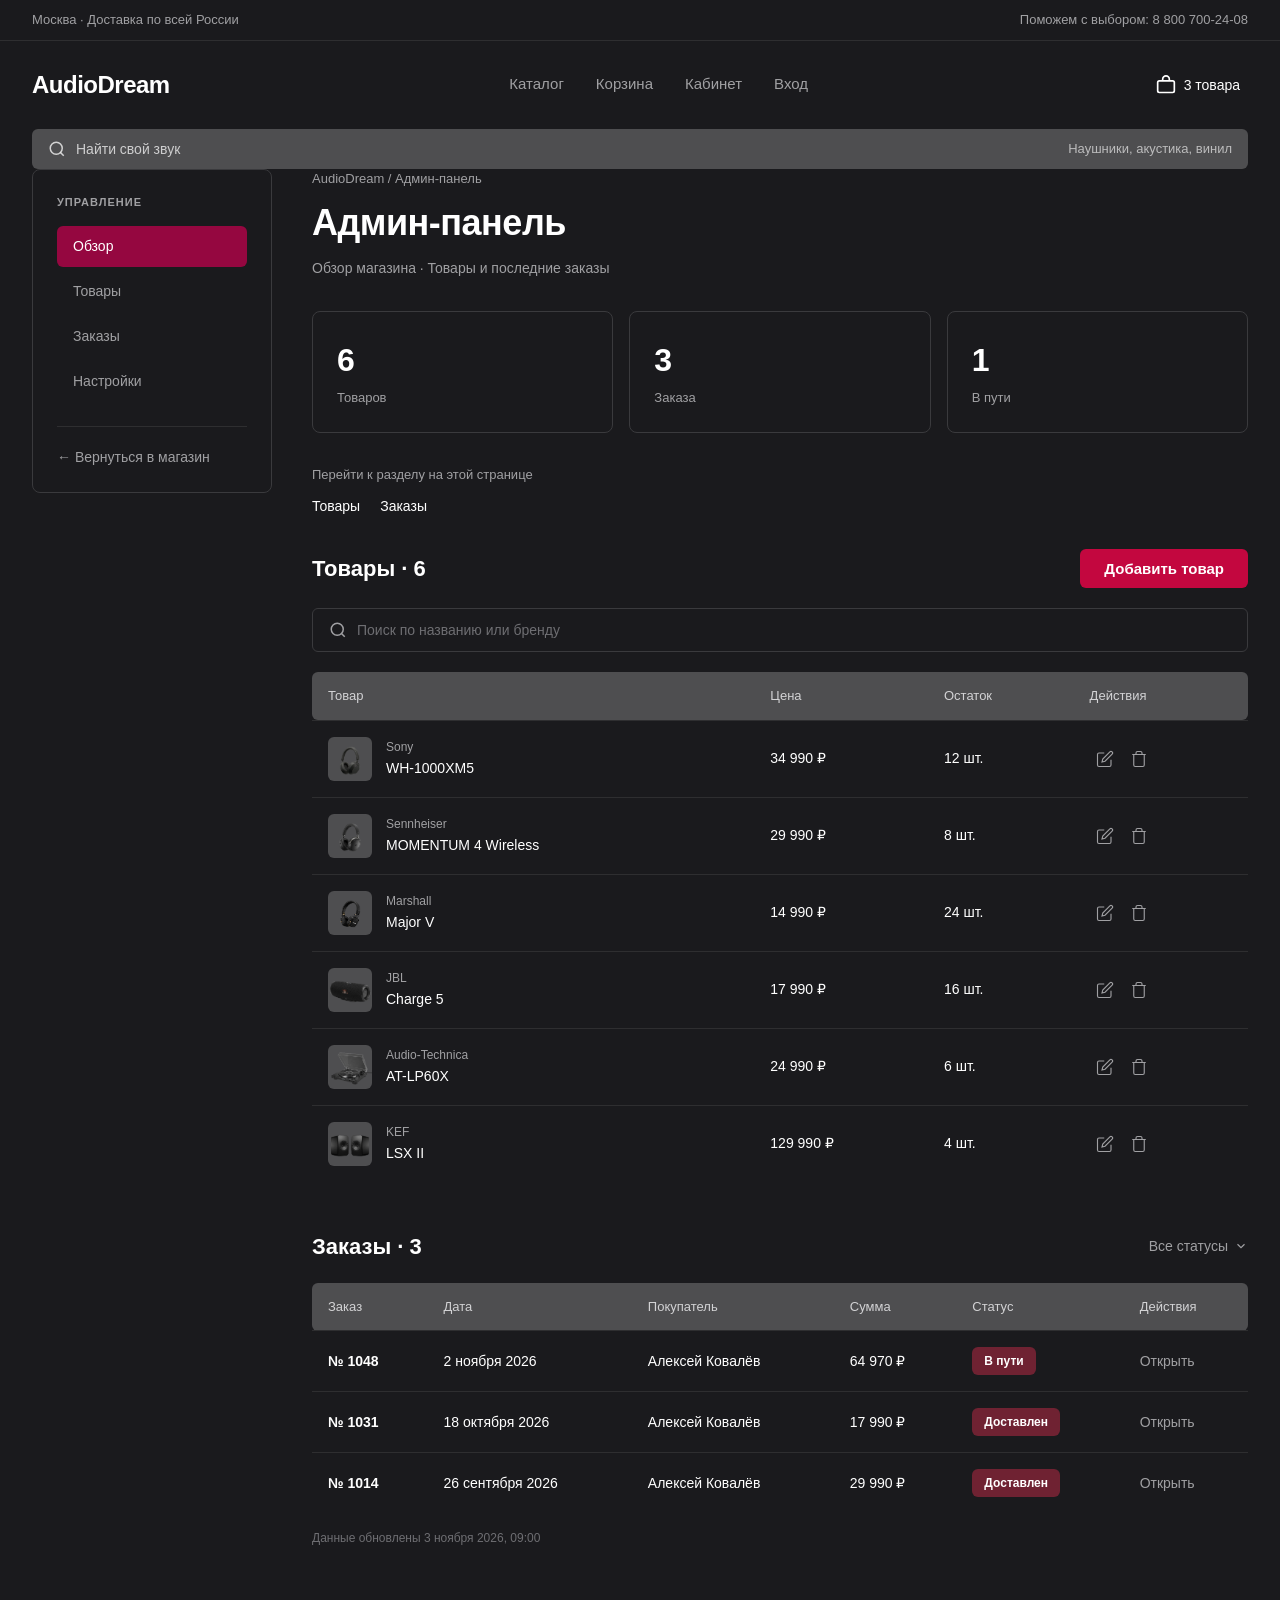
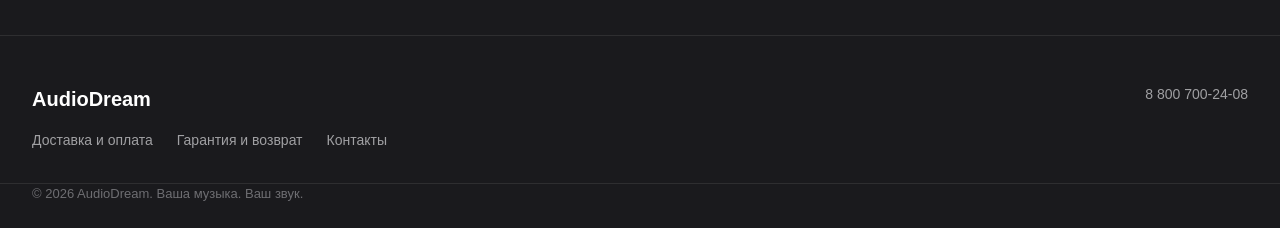
==== admin.html @ 302e546c "first commit" ====
﻿<!DOCTYPE html>
<html lang="ru">
<head>
  <meta charset="UTF-8">
  <meta name="viewport" content="width=device-width, initial-scale=1.0">
  <title>Админ-панель — AudioDream</title>
  <link rel="stylesheet" href="css/style.css">
</head>
<body>

  <div class="topbar">
    <div class="container topbar__inner">
      <span>Москва · Доставка по всей России</span>
      <span>Поможем с выбором: 8 800 700-24-08</span>
    </div>
  </div>

  <header class="header">
    <div class="container header__inner">
      <a href="index.html" class="logo">AudioDream</a>
      <nav class="nav">
        <a href="catalog.html">Каталог</a>
        <a href="cart.html">Корзина</a>
        <a href="profile.html">Кабинет</a>
        <a href="auth.html">Вход</a>
      </nav>
      <div class="header__right">
        <button class="header__cart">
          <svg width="20" height="20" viewBox="0 0 24 24" fill="none" stroke="currentColor" stroke-width="2"><rect x="2" y="7" width="20" height="14" rx="2"/><path d="M16 7V5a4 4 0 0 0-8 0v2"/></svg>
          <span class="header__cart-count">3 товара</span>
        </button>
        <a class="header__profile" href="profile.html" aria-label="Личный кабинет">
          <svg width="20" height="20" viewBox="0 0 24 24" fill="none" stroke="currentColor" stroke-width="2"><circle cx="12" cy="8" r="4"/><path d="M4 21v-1a8 8 0 0 1 16 0v1"/></svg>
        </a>
      </div>
      <button class="header__burger" type="button" aria-label="Открыть меню" aria-expanded="false">
        <span></span><span></span><span></span>
      </button>
    </div>
  </header>
  <nav class="mobile-nav">
    <div class="mobile-nav__inner">
      <a href="catalog.html">Каталог</a>
      <a href="cart.html">Корзина</a>
      <a href="profile.html">Кабинет</a>
      <a href="auth.html">Вход</a>
    </div>
  </nav>

  <div class="searchbar">
    <div class="container">
      <div class="search">
        <svg class="search__icon" width="18" height="18" viewBox="0 0 24 24" fill="none" stroke="currentColor" stroke-width="2"><circle cx="11" cy="11" r="8"/><path d="m21 21-4.35-4.35"/></svg>
        <input type="text" class="search__input" placeholder="Найти свой звук">
        <span class="search__hint">Наушники, акустика, винил</span>
      </div>
    </div>
  </div>

  <main class="container main">
    <div class="admin-layout">

      <aside class="admin-sidebar">
        <div class="admin-sidebar__title">УПРАВЛЕНИЕ</div>
        <nav class="admin-menu">
          <a href="#" class="admin-menu__item admin-menu__item--active">Обзор</a>
          <a href="#" class="admin-menu__item">Товары</a>
          <a href="#" class="admin-menu__item">Заказы</a>
          <a href="#" class="admin-menu__item">Настройки</a>
        </nav>
        <a href="index.html" class="admin-back">← Вернуться в магазин</a>
      </aside>

      <div class="admin-content">
        <div class="admin-breadcrumb">AudioDream / Админ-панель</div>
        <h1 class="admin-title">Админ-панель</h1>
        <p class="admin-subtitle">Обзор магазина · Товары и последние заказы</p>

        <div class="admin-stats">
          <div class="stat-card">
            <div class="stat-card__value">6</div>
            <div class="stat-card__label">Товаров</div>
          </div>
          <div class="stat-card">
            <div class="stat-card__value">3</div>
            <div class="stat-card__label">Заказа</div>
          </div>
          <div class="stat-card">
            <div class="stat-card__value">1</div>
            <div class="stat-card__label">В пути</div>
          </div>
        </div>

        <div class="admin-tabs-row">
          <span class="admin-tabs-row__label">Перейти к разделу на этой странице</span>
          <div class="admin-tabs-row__links">
            <a href="#products">Товары</a>
            <a href="#orders">Заказы</a>
          </div>
        </div>

        <section id="products" class="admin-section">
          <div class="admin-section__header">
            <h2>Товары · 6</h2>
            <button class="btn btn--primary">Добавить товар</button>
          </div>
          <div class="admin-search">
            <svg width="18" height="18" viewBox="0 0 24 24" fill="none" stroke="currentColor" stroke-width="2"><circle cx="11" cy="11" r="8"/><path d="m21 21-4.35-4.35"/></svg>
            <input type="text" placeholder="Поиск по названию или бренду">
          </div>
          <table class="admin-table">
            <thead>
              <tr>
                <th>Товар</th>
                <th>Цена</th>
                <th>Остаток</th>
                <th>Действия</th>
              </tr>
            </thead>
            <tbody>
              <tr>
                <td>
                  <div class="admin-product">
                    <div class="admin-product__img"><img src="assets/img/product-sony.png" alt=""></div>
                    <div>
                      <div class="admin-product__brand">Sony</div>
                      <div class="admin-product__name">WH-1000XM5</div>
                    </div>
                  </div>
                </td>
                <td>34 990 ₽</td>
                <td>12 шт.</td>
                <td>
                  <button class="admin-action"><svg width="18" height="18" viewBox="0 0 24 24" fill="none" stroke="currentColor" stroke-width="1.5"><path d="M11 4H4a2 2 0 0 0-2 2v14a2 2 0 0 0 2 2h14a2 2 0 0 0 2-2v-7"/><path d="M18.5 2.5a2.121 2.121 0 0 1 3 3L12 15l-4 1 1-4 9.5-9.5z"/></svg></button>
                  <button class="admin-action admin-action--delete"><svg width="18" height="18" viewBox="0 0 24 24" fill="none" stroke="currentColor" stroke-width="1.5"><path d="M3 6h18M8 6V4a2 2 0 0 1 2-2h4a2 2 0 0 1 2 2v2m3 0v14a2 2 0 0 1-2 2H7a2 2 0 0 1-2-2V6h14z"/></svg></button>
                </td>
              </tr>
              <tr>
                <td>
                  <div class="admin-product">
                    <div class="admin-product__img"><img src="assets/img/product-sennheiser.png" alt=""></div>
                    <div>
                      <div class="admin-product__brand">Sennheiser</div>
                      <div class="admin-product__name">MOMENTUM 4 Wireless</div>
                    </div>
                  </div>
                </td>
                <td>29 990 ₽</td>
                <td>8 шт.</td>
                <td>
                  <button class="admin-action"><svg width="18" height="18" viewBox="0 0 24 24" fill="none" stroke="currentColor" stroke-width="1.5"><path d="M11 4H4a2 2 0 0 0-2 2v14a2 2 0 0 0 2 2h14a2 2 0 0 0 2-2v-7"/><path d="M18.5 2.5a2.121 2.121 0 0 1 3 3L12 15l-4 1 1-4 9.5-9.5z"/></svg></button>
                  <button class="admin-action admin-action--delete"><svg width="18" height="18" viewBox="0 0 24 24" fill="none" stroke="currentColor" stroke-width="1.5"><path d="M3 6h18M8 6V4a2 2 0 0 1 2-2h4a2 2 0 0 1 2 2v2m3 0v14a2 2 0 0 1-2 2H7a2 2 0 0 1-2-2V6h14z"/></svg></button>
                </td>
              </tr>
              <tr>
                <td>
                  <div class="admin-product">
                    <div class="admin-product__img"><img src="assets/img/product-marshall.png" alt=""></div>
                    <div>
                      <div class="admin-product__brand">Marshall</div>
                      <div class="admin-product__name">Major V</div>
                    </div>
                  </div>
                </td>
                <td>14 990 ₽</td>
                <td>24 шт.</td>
                <td>
                  <button class="admin-action"><svg width="18" height="18" viewBox="0 0 24 24" fill="none" stroke="currentColor" stroke-width="1.5"><path d="M11 4H4a2 2 0 0 0-2 2v14a2 2 0 0 0 2 2h14a2 2 0 0 0 2-2v-7"/><path d="M18.5 2.5a2.121 2.121 0 0 1 3 3L12 15l-4 1 1-4 9.5-9.5z"/></svg></button>
                  <button class="admin-action admin-action--delete"><svg width="18" height="18" viewBox="0 0 24 24" fill="none" stroke="currentColor" stroke-width="1.5"><path d="M3 6h18M8 6V4a2 2 0 0 1 2-2h4a2 2 0 0 1 2 2v2m3 0v14a2 2 0 0 1-2 2H7a2 2 0 0 1-2-2V6h14z"/></svg></button>
                </td>
              </tr>
              <tr>
                <td>
                  <div class="admin-product">
                    <div class="admin-product__img"><img src="assets/img/product-jbl.png" alt=""></div>
                    <div>
                      <div class="admin-product__brand">JBL</div>
                      <div class="admin-product__name">Charge 5</div>
                    </div>
                  </div>
                </td>
                <td>17 990 ₽</td>
                <td>16 шт.</td>
                <td>
                  <button class="admin-action"><svg width="18" height="18" viewBox="0 0 24 24" fill="none" stroke="currentColor" stroke-width="1.5"><path d="M11 4H4a2 2 0 0 0-2 2v14a2 2 0 0 0 2 2h14a2 2 0 0 0 2-2v-7"/><path d="M18.5 2.5a2.121 2.121 0 0 1 3 3L12 15l-4 1 1-4 9.5-9.5z"/></svg></button>
                  <button class="admin-action admin-action--delete"><svg width="18" height="18" viewBox="0 0 24 24" fill="none" stroke="currentColor" stroke-width="1.5"><path d="M3 6h18M8 6V4a2 2 0 0 1 2-2h4a2 2 0 0 1 2 2v2m3 0v14a2 2 0 0 1-2 2H7a2 2 0 0 1-2-2V6h14z"/></svg></button>
                </td>
              </tr>
              <tr>
                <td>
                  <div class="admin-product">
                    <div class="admin-product__img"><img src="assets/img/product-turntable.png" alt=""></div>
                    <div>
                      <div class="admin-product__brand">Audio-Technica</div>
                      <div class="admin-product__name">AT-LP60X</div>
                    </div>
                  </div>
                </td>
                <td>24 990 ₽</td>
                <td>6 шт.</td>
                <td>
                  <button class="admin-action"><svg width="18" height="18" viewBox="0 0 24 24" fill="none" stroke="currentColor" stroke-width="1.5"><path d="M11 4H4a2 2 0 0 0-2 2v14a2 2 0 0 0 2 2h14a2 2 0 0 0 2-2v-7"/><path d="M18.5 2.5a2.121 2.121 0 0 1 3 3L12 15l-4 1 1-4 9.5-9.5z"/></svg></button>
                  <button class="admin-action admin-action--delete"><svg width="18" height="18" viewBox="0 0 24 24" fill="none" stroke="currentColor" stroke-width="1.5"><path d="M3 6h18M8 6V4a2 2 0 0 1 2-2h4a2 2 0 0 1 2 2v2m3 0v14a2 2 0 0 1-2 2H7a2 2 0 0 1-2-2V6h14z"/></svg></button>
                </td>
              </tr>
              <tr>
                <td>
                  <div class="admin-product">
                    <div class="admin-product__img"><img src="assets/img/product-kef.png" alt=""></div>
                    <div>
                      <div class="admin-product__brand">KEF</div>
                      <div class="admin-product__name">LSX II</div>
                    </div>
                  </div>
                </td>
                <td>129 990 ₽</td>
                <td>4 шт.</td>
                <td>
                  <button class="admin-action"><svg width="18" height="18" viewBox="0 0 24 24" fill="none" stroke="currentColor" stroke-width="1.5"><path d="M11 4H4a2 2 0 0 0-2 2v14a2 2 0 0 0 2 2h14a2 2 0 0 0 2-2v-7"/><path d="M18.5 2.5a2.121 2.121 0 0 1 3 3L12 15l-4 1 1-4 9.5-9.5z"/></svg></button>
                  <button class="admin-action admin-action--delete"><svg width="18" height="18" viewBox="0 0 24 24" fill="none" stroke="currentColor" stroke-width="1.5"><path d="M3 6h18M8 6V4a2 2 0 0 1 2-2h4a2 2 0 0 1 2 2v2m3 0v14a2 2 0 0 1-2 2H7a2 2 0 0 1-2-2V6h14z"/></svg></button>
                </td>
              </tr>
            </tbody>
          </table>
        </section>

        <section id="orders" class="admin-section">
          <div class="admin-section__header">
            <h2>Заказы · 3</h2>
            <div class="admin-status-filter">
              <span>Все статусы</span>
              <svg width="14" height="14" viewBox="0 0 24 24" fill="none" stroke="currentColor" stroke-width="2"><path d="m6 9 6 6 6-6"/></svg>
            </div>
          </div>
          <table class="admin-table">
            <thead>
              <tr>
                <th>Заказ</th>
                <th>Дата</th>
                <th>Покупатель</th>
                <th>Сумма</th>
                <th>Статус</th>
                <th>Действия</th>
              </tr>
            </thead>
            <tbody>
              <tr>
                <td class="order-num">№ 1048</td>
                <td>2 ноября 2026</td>
                <td>Алексей Ковалёв</td>
                <td>64 970 ₽</td>
                <td><span class="status status--pending">В пути</span></td>
                <td><a href="#" class="link">Открыть</a></td>
              </tr>
              <tr>
                <td class="order-num">№ 1031</td>
                <td>18 октября 2026</td>
                <td>Алексей Ковалёв</td>
                <td>17 990 ₽</td>
                <td><span class="status status--delivered">Доставлен</span></td>
                <td><a href="#" class="link">Открыть</a></td>
              </tr>
              <tr>
                <td class="order-num">№ 1014</td>
                <td>26 сентября 2026</td>
                <td>Алексей Ковалёв</td>
                <td>29 990 ₽</td>
                <td><span class="status status--delivered">Доставлен</span></td>
                <td><a href="#" class="link">Открыть</a></td>
              </tr>
            </tbody>
          </table>
          <p class="admin-note">Данные обновлены 3 ноября 2026, 09:00</p>
        </section>

      </div>
    </div>
  </main>

  <footer class="footer">
    <div class="container footer__inner">
      <div class="footer__left">
        <div class="footer__logo">AudioDream</div>
        <div class="footer__links">
          <a href="#">Доставка и оплата</a>
          <a href="#">Гарантия и возврат</a>
          <a href="#">Контакты</a>
        </div>
      </div>
      <div class="footer__right">
        <div class="footer__phone">8 800 700-24-08</div>
      </div>
    </div>
    <div class="container footer__bottom">
      <span>© 2026 AudioDream. Ваша музыка. Ваш звук.</span>
    </div>
  </footer>

  <script src="js/app.js"></script>
</body>
</html>
---- css/style.css ----
:root {
  --bg: #1A1A1D;
  --bg-2: #1E1E20;
  --bg-3: #2A2A2D;
  --bg-4: #4E4E50;
  --accent: #C3073F;
  --accent-hover: #950740;
  --accent-dark: #6F2232;
  --text: #FFFFFF;
  --text-2: #A0A0A3;
  --text-3: #6E6E72;
  --border: #2E2E30;
  --border-2: #3A3A3D;
  --radius-card: 8px;
  --radius-btn: 6px;
  --radius-pill: 20px;
}

* { margin: 0; padding: 0; box-sizing: border-box; }

body {
  font-family: 'Inter', -apple-system, BlinkMacSystemFont, 'Segoe UI', sans-serif;
  background: var(--bg);
  color: var(--text);
  line-height: 1.5;
  min-height: 100vh;
  -webkit-font-smoothing: antialiased;
}

a { color: var(--text); text-decoration: none; transition: color .2s; }
a:hover { color: var(--accent); }
img { max-width: 100%; display: block; }
button { font-family: inherit; }

.container { max-width: 1440px; margin: 0 auto; padding: 0 64px; }

/* ===== TOPBAR ===== */
.topbar { background: var(--bg); padding: 10px 0; font-size: 13px; color: var(--text-2); border-bottom: 1px solid var(--border); }
.topbar__inner { display: flex; justify-content: space-between; }

/* ===== HEADER ===== */
.header { background: var(--bg); padding: 26px 0; position: sticky; top: 0; z-index: 100; }
.header__inner { display: flex; justify-content: space-between; align-items: center; gap: 24px; }

.logo { font-size: 24px; font-weight: 700; letter-spacing: -0.5px; }

.nav { display: flex; gap: 32px; }
.nav a { font-size: 15px; font-weight: 400; color: var(--text-2); transition: color .2s; }
.nav a:hover, .nav__active { color: var(--text); }

.header__right { display: flex; align-items: center; gap: 20px; }
.header__cart { background: none; border: none; color: var(--text); cursor: pointer; display: flex; align-items: center; gap: 8px; font-size: 14px; padding: 8px; }
.header__cart:hover { color: var(--accent); }
.header__profile { display: none; }

.header__burger { display: none; flex-direction: column; justify-content: center; gap: 5px; width: 40px; height: 40px; padding: 8px; background: none; border: none; color: var(--text); cursor: pointer; }
.header__burger span { display: block; width: 100%; height: 2px; background: currentColor; border-radius: 2px; transition: transform .2s, opacity .2s; }
body.menu-open .header__burger span:nth-child(1) { transform: translateY(7px) rotate(45deg); }
body.menu-open .header__burger span:nth-child(2) { opacity: 0; }
body.menu-open .header__burger span:nth-child(3) { transform: translateY(-7px) rotate(-45deg); }

.mobile-nav { display: none; background: var(--bg); border-bottom: 1px solid var(--border); }
.mobile-nav__inner { display: flex; flex-direction: column; padding: 0 16px 12px; }
.mobile-nav a { padding: 14px 0; font-size: 16px; color: var(--text-2); border-bottom: 1px solid var(--border); }
.mobile-nav a:last-child { border-bottom: none; }
.mobile-nav a:hover, .mobile-nav a.nav__active { color: var(--text); }
body.menu-open .mobile-nav { display: block; }

/* ===== SEARCH ===== */
.searchbar { background: var(--bg); }
.search { display: flex; align-items: center; background: var(--bg-4); border-radius: var(--radius-btn); height: 40px; padding: 0 16px; gap: 10px; }
.search__icon { color: rgba(255, 255, 255, .75); flex-shrink: 0; }
.search__input { flex: 1; min-width: 0; background: none; border: none; color: var(--text); font-size: 14px; outline: none; font-family: inherit; }
.search__input::placeholder { color: rgba(255, 255, 255, .72); }
.search__hint { color: rgba(255, 255, 255, .62); font-size: 13px; white-space: nowrap; }

/* ===== BREADCRUMBS ===== */
.breadcrumbs { padding: 20px 0 0; font-size: 14px; color: var(--text-2); }
.breadcrumbs a { color: var(--text-2); }
.breadcrumbs a:hover { color: var(--text); }

/* ===== MAIN ===== */
.main { padding: 32px 0 60px; }
.page-title { font-size: 40px; font-weight: 700; margin-bottom: 8px; letter-spacing: -0.5px; }
.page-subtitle { color: var(--text-2); font-size: 15px; margin-bottom: 32px; }

/* ===== BUTTONS ===== */
.btn { display: inline-flex; align-items: center; justify-content: center; padding: 11px 24px; border-radius: var(--radius-btn); font-size: 15px; font-weight: 600; cursor: pointer; border: none; transition: all .2s; text-align: center; font-family: inherit; }
.btn--primary { background: var(--accent); color: #fff; }
.btn--primary:hover { background: var(--accent-hover); color: #fff; }
.btn--outline { background: transparent; color: var(--text); border: 1px solid var(--border-2); }
.btn--outline:hover { border-color: var(--text); }
.btn--full { width: 100%; }
.btn--lg { padding: 14px 24px; font-size: 16px; }
.mt-20 { margin-top: 20px; }

/* ===== HERO ===== */
.hero { background: var(--bg-4); border-radius: var(--radius-card); display: grid; grid-template-columns: 1fr 1.05fr; overflow: hidden; margin-bottom: 64px; }
.hero__content { background: var(--bg-4); padding: 48px; display: flex; flex-direction: column; align-items: flex-start; justify-content: center; }
.hero__subtitle { font-size: 12px; color: rgba(255, 255, 255, .72); text-transform: uppercase; letter-spacing: 1.5px; margin-bottom: 16px; font-weight: 500; }
.hero__title { font-size: 44px; font-weight: 700; line-height: 1.12; margin-bottom: 20px; letter-spacing: -1px; }
.hero__desc { font-size: 16px; color: rgba(255, 255, 255, .82); margin-bottom: 28px; line-height: 1.6; max-width: 440px; }
.hero__note { margin-top: 20px; font-size: 13px; color: rgba(255, 255, 255, .65); }
.hero__image { background: #141416; overflow: hidden; }
.hero__image img { width: 100%; height: 100%; object-fit: cover; }

/* ===== SECTIONS ===== */
.section { margin-bottom: 64px; }
.section__header { display: flex; justify-content: space-between; align-items: center; margin-bottom: 24px; }
.section__title { font-size: 28px; font-weight: 700; margin-bottom: 24px; letter-spacing: -0.3px; }
.section__header .section__title { margin-bottom: 0; }
.section__link { color: var(--text-2); font-size: 15px; }

/* ===== CATEGORIES ===== */
.categories { display: grid; grid-template-columns: repeat(3, 1fr); gap: 20px; margin-bottom: 64px; }
.category-card { background: transparent; border: 1px solid var(--border-2); border-radius: var(--radius-card); padding: 24px 28px; display: flex; justify-content: space-between; align-items: center; gap: 16px; transition: all .2s; }
.category-card:hover { border-color: var(--text-2); }
.category-card__left { display: flex; align-items: center; gap: 16px; }
.category-card__icon { color: var(--text); flex-shrink: 0; }
.category-card__left h3 { font-size: 18px; font-weight: 600; margin-bottom: 4px; }
.category-card__left p { font-size: 13px; color: var(--text-2); }
.category-card__arrow { color: var(--text-2); flex-shrink: 0; }

/* ===== PRODUCTS ===== */
.products { display: grid; grid-template-columns: repeat(3, 1fr); gap: 24px; }
.products--2col { grid-template-columns: repeat(2, 1fr); }

.product-card { background: transparent; border: 1px solid var(--border-2); border-radius: var(--radius-card); overflow: hidden; transition: border-color .2s; display: flex; flex-direction: column; }
.product-card:hover { border-color: var(--text-2); }
.product-card__image { background: var(--bg-4); height: 250px; position: relative; padding: 0; overflow: hidden; }
.product-card__image img { width: 100%; height: 100%; object-fit: cover; }
.product-card__badge { position: absolute; top: 14px; left: 16px; font-size: 12px; color: rgba(255, 255, 255, .78); z-index: 1; }
.product-card__fav { position: absolute; top: 10px; right: 12px; background: none; border: none; color: rgba(255, 255, 255, .78); cursor: pointer; font-size: 20px; line-height: 1; padding: 4px; z-index: 1; }
.product-card__fav:hover { color: #fff; }
.product-card__fav--active { color: var(--accent); }
.product-card__info { padding: 18px 20px 16px; flex: 1; display: flex; flex-direction: column; }
.product-card__brand { font-size: 13px; color: var(--text-2); margin-bottom: 4px; }
.product-card__name { font-size: 17px; font-weight: 600; margin-bottom: 4px; }
.product-card__desc { font-size: 13px; color: var(--text-2); margin-bottom: 12px; flex: 1; }
.product-card__price { font-size: 20px; font-weight: 700; margin-bottom: 12px; }
.product-card .btn { padding: 10px 16px; font-size: 14px; }

/* ===== FEATURES ===== */
.features { display: grid; grid-template-columns: repeat(3, 1fr); gap: 40px; padding: 40px 0; border-top: 1px solid var(--border); border-bottom: 1px solid var(--border); margin: 64px 0; }
.feature { display: flex; gap: 16px; align-items: flex-start; }
.feature__icon { color: var(--text); flex-shrink: 0; margin-top: 2px; }
.feature h3 { font-size: 16px; font-weight: 600; margin-bottom: 6px; }
.feature p { font-size: 14px; color: var(--text-2); line-height: 1.5; }

/* ===== CTA ===== */
.cta { display: flex; justify-content: space-between; align-items: center; gap: 32px; padding: 20px 0; }
.cta__title { font-size: 28px; font-weight: 700; margin-bottom: 8px; }
.cta__desc { font-size: 15px; color: var(--text-2); }

/* ===== FOOTER ===== */
.footer { background: var(--bg); padding: 48px 0 24px; border-top: 1px solid var(--border); margin-top: 40px; }
.footer__inner { display: flex; justify-content: space-between; align-items: flex-start; margin-bottom: 32px; }
.footer__logo { font-size: 20px; font-weight: 700; margin-bottom: 16px; }
.footer__links { display: flex; gap: 24px; }
.footer__links a { color: var(--text-2); font-size: 14px; }
.footer__links a:hover { color: var(--text); }
.footer__phone { color: var(--text-2); font-size: 14px; }
.footer__bottom { padding-top: 24px; border-top: 1px solid var(--border); font-size: 13px; color: var(--text-3); }

/* ===== AUTH ===== */
.auth-page { display: flex; flex-direction: column; align-items: center; padding: 60px 0; }
.auth-card { background: transparent; border: 1px solid var(--border-2); border-radius: var(--radius-card); padding: 40px; max-width: 480px; width: 100%; }
.auth-card__title { font-size: 28px; font-weight: 700; margin-bottom: 12px; }
.auth-card__desc { color: var(--text-2); font-size: 15px; margin-bottom: 32px; line-height: 1.5; }

.auth-tabs { display: flex; gap: 24px; margin-bottom: 28px; border-bottom: 1px solid var(--border); }
.auth-tabs__btn { background: none; border: none; color: var(--text-2); font-size: 16px; font-weight: 500; cursor: pointer; padding: 12px 0; position: relative; font-family: inherit; }
.auth-tabs__btn--active { color: var(--text); }
.auth-tabs__btn--active::after { content: ''; position: absolute; bottom: -1px; left: 0; width: 100%; height: 2px; background: var(--accent); }

.form-group { margin-bottom: 20px; }
.form-label { display: block; font-size: 14px; color: var(--text-2); margin-bottom: 8px; }
.form-input { width: 100%; background: var(--bg); border: 1px solid var(--border-2); color: var(--text); padding: 13px 16px; border-radius: var(--radius-btn); font-size: 15px; outline: none; font-family: inherit; transition: border-color .2s; }
.form-input::placeholder { color: var(--text-3); }
.form-input:focus { border-color: var(--accent); }

.form-row { display: flex; justify-content: space-between; align-items: center; margin-bottom: 24px; }
.checkbox { display: flex; align-items: center; gap: 8px; font-size: 14px; color: var(--text-2); cursor: pointer; }
.checkbox input { accent-color: var(--accent); width: 16px; height: 16px; }
.form-link { color: var(--text-2); font-size: 14px; text-decoration: underline; }
.form-link:hover { color: var(--text); }

.auth-card__policy { font-size: 13px; color: var(--text-2); margin-top: 20px; line-height: 1.5; }
.auth-security { display: flex; align-items: center; gap: 8px; color: var(--text-2); font-size: 14px; margin-top: 20px; }

/* ===== CART ===== */
.cart-layout { display: grid; grid-template-columns: 1fr 360px; gap: 40px; margin-bottom: 40px; }

.cart-item { background: transparent; border: 1px solid var(--border-2); border-radius: var(--radius-card); padding: 24px; display: grid; grid-template-columns: 144px 1fr auto; gap: 24px; align-items: center; margin-bottom: 16px; }
.cart-item__image { background: var(--bg-4); border-radius: var(--radius-btn); width: 144px; height: 144px; overflow: hidden; }
.cart-item__image img { width: 100%; height: 100%; object-fit: cover; }
.cart-item__brand { font-size: 13px; color: var(--text-2); margin-bottom: 4px; }
.cart-item__name { font-size: 20px; font-weight: 600; margin-bottom: 4px; }
.cart-item__desc { font-size: 14px; color: var(--text-2); margin-bottom: 4px; }
.cart-item__price-unit { font-size: 13px; color: var(--text-2); }
.cart-item__right { display: flex; flex-direction: column; align-items: flex-end; gap: 16px; }
.cart-item__total { font-size: 22px; font-weight: 700; }
.cart-item__bottom { display: flex; align-items: center; gap: 16px; }

.qty { display: flex; align-items: center; border: 1px solid var(--border-2); border-radius: var(--radius-btn); overflow: hidden; }
.qty__btn { background: none; border: none; color: var(--text); cursor: pointer; width: 36px; height: 36px; font-size: 18px; display: flex; align-items: center; justify-content: center; }
.qty__btn:hover { color: var(--accent); }
.qty__value { font-size: 15px; font-weight: 500; min-width: 32px; text-align: center; }

.cart-item__delete { background: none; border: none; color: var(--text-2); cursor: pointer; padding: 8px; }
.cart-item__delete:hover { color: var(--accent); }

.cart-summary { background: transparent; border: 1px solid var(--border-2); border-radius: var(--radius-card); padding: 28px; height: fit-content; position: sticky; top: 120px; }
.cart-summary__title { font-size: 24px; font-weight: 700; margin-bottom: 20px; }
.cart-summary__row { display: flex; justify-content: space-between; margin-bottom: 12px; font-size: 15px; }
.cart-summary__row span:last-child { color: var(--text-2); }
.cart-summary__divider { height: 1px; background: var(--border); margin: 16px 0; }
.cart-summary__total { font-size: 16px; font-weight: 600; }
.cart-summary__total span:last-child { font-size: 26px; font-weight: 700; color: var(--text); }
.cart-summary__note { font-size: 13px; color: var(--text-2); margin: 16px 0; line-height: 1.5; }
.cart-summary__secure { display: flex; align-items: center; gap: 8px; font-size: 14px; color: var(--text-2); }

.cart-back { display: inline-flex; align-items: center; gap: 8px; color: var(--text-2); font-size: 15px; margin-bottom: 32px; }
.cart-back:hover { color: var(--text); }

.delivery-banner { background: var(--bg-4); border-radius: var(--radius-card); padding: 24px 28px; display: flex; gap: 20px; align-items: flex-start; }
.delivery-banner__icon { color: var(--text); flex-shrink: 0; margin-top: 2px; }
.delivery-banner h3 { font-size: 17px; font-weight: 600; margin-bottom: 4px; }
.delivery-banner p { font-size: 14px; color: rgba(255, 255, 255, .78); }

/* ===== CATALOG ===== */
.catalog-tabs { display: flex; gap: 8px; margin-bottom: 32px; flex-wrap: wrap; }
.catalog-tab { padding: 10px 20px; background: transparent; border: 1px solid var(--border-2); border-radius: var(--radius-btn); color: var(--text); font-size: 14px; cursor: pointer; font-family: inherit; transition: all .2s; }
.catalog-tab:hover { border-color: var(--text-2); }
.catalog-tab--active { background: var(--accent-hover); border-color: var(--accent-hover); }

.catalog-layout { display: grid; grid-template-columns: 240px 1fr; gap: 40px; }

.filters { background: transparent; border: 1px solid var(--border-2); border-radius: var(--radius-card); padding: 24px; height: fit-content; position: sticky; top: 120px; }
.filters__header { display: flex; justify-content: space-between; align-items: center; margin-bottom: 24px; }
.filters__title { display: flex; align-items: center; gap: 8px; }
.filters__icon-left, .filters__chevron, .filters__panel-header { display: none; }
.filters__header h3 { font-size: 18px; font-weight: 600; }

.filter-group { margin-bottom: 24px; padding-bottom: 24px; border-bottom: 1px solid var(--border); }
.filter-group:last-of-type { border-bottom: none; margin-bottom: 8px; padding-bottom: 0; }
.filter-group__title { font-size: 15px; font-weight: 600; margin-bottom: 12px; }

.filter-price { display: flex; gap: 8px; margin-bottom: 14px; }
.filter-price__input { flex: 1; min-width: 0; background: var(--bg); border: 1px solid var(--border-2); color: var(--text); padding: 9px 10px; border-radius: var(--radius-btn); font-size: 12px; outline: none; font-family: inherit; }
.filter-price__input::placeholder { color: var(--text-3); }

.filter-slider { padding: 8px 0 4px; }
.filter-slider__track { height: 4px; background: var(--border-2); border-radius: 2px; position: relative; }
.filter-slider__fill { position: absolute; left: 0; right: 0; height: 100%; background: var(--accent); border-radius: 2px; }
.filter-slider__handle { position: absolute; width: 14px; height: 14px; background: var(--accent); border: 2px solid #fff; border-radius: 50%; top: 50%; transform: translateY(-50%); cursor: pointer; }
.filter-slider__handle--left { left: 0; }
.filter-slider__handle--right { right: 0; }

.filter-check { display: flex; align-items: center; gap: 10px; margin-bottom: 10px; font-size: 14px; color: var(--text-2); cursor: pointer; }
.filter-check input { accent-color: var(--accent); width: 16px; height: 16px; }

.filters__apply { display: none; }
.filter-reset { background: none; border: none; color: var(--text-2); font-size: 13px; cursor: pointer; text-decoration: underline; margin-top: 4px; font-family: inherit; }
.filter-reset:hover { color: var(--text); }

.catalog-header { display: flex; justify-content: space-between; align-items: center; margin-bottom: 24px; }
.catalog-header__count { font-size: 14px; color: var(--text-2); }
.catalog-header__sort { display: flex; align-items: center; gap: 6px; font-size: 14px; color: var(--text); cursor: pointer; }

.catalog-footer { display: flex; justify-content: space-between; align-items: center; margin-top: 40px; padding-top: 20px; }
.catalog-footer span { font-size: 14px; color: var(--text-2); }

.pagination { display: flex; gap: 8px; }
.pagination__btn { width: 36px; height: 36px; background: transparent; border: 1px solid var(--border-2); border-radius: var(--radius-btn); color: var(--text); cursor: pointer; font-size: 14px; font-family: inherit; }
.pagination__btn--active { background: var(--accent); border-color: var(--accent); }

/* ===== ADMIN ===== */
.admin-layout { display: grid; grid-template-columns: 240px 1fr; gap: 40px; margin: 0 0 40px; }

.admin-sidebar { background: transparent; border: 1px solid var(--border-2); border-radius: var(--radius-card); padding: 24px; height: fit-content; position: sticky; top: 120px; }
.admin-sidebar__title { font-size: 11px; font-weight: 600; color: var(--text-2); text-transform: uppercase; letter-spacing: 1px; margin-bottom: 16px; }

.admin-menu { display: flex; flex-direction: column; gap: 4px; }
.admin-menu__item { padding: 10px 16px; border-radius: var(--radius-btn); font-size: 14px; display: block; transition: all .2s; color: var(--text-2); }
.admin-menu__item:hover { background: var(--bg-3); color: var(--text); }
.admin-menu__item--active { background: var(--accent-hover); color: #fff; }
.admin-back { display: block; margin-top: 24px; padding-top: 20px; border-top: 1px solid var(--border); color: var(--text-2); font-size: 14px; }

.admin-content { flex: 1; min-width: 0; }
.admin-breadcrumb { font-size: 13px; color: var(--text-2); margin-bottom: 8px; }
.admin-title { font-size: 36px; font-weight: 700; margin-bottom: 8px; letter-spacing: -0.5px; }
.admin-subtitle { color: var(--text-2); font-size: 14px; margin-bottom: 32px; }

.admin-stats { display: grid; grid-template-columns: repeat(3, 1fr); gap: 16px; margin-bottom: 32px; }
.stat-card { background: transparent; border: 1px solid var(--border-2); border-radius: var(--radius-card); padding: 24px; }
.stat-card__value { font-size: 32px; font-weight: 700; margin-bottom: 4px; }
.stat-card__label { font-size: 13px; color: var(--text-2); }

.admin-tabs-row { margin-bottom: 32px; }
.admin-tabs-row__label { display: block; color: var(--text-2); font-size: 13px; margin-bottom: 12px; }
.admin-tabs-row__links { display: flex; gap: 20px; }
.admin-tabs-row__links a { color: var(--text); font-size: 14px; }

.admin-section { margin-bottom: 48px; }
.admin-section__header { display: flex; justify-content: space-between; align-items: center; margin-bottom: 20px; }
.admin-section__header h2 { font-size: 22px; font-weight: 700; }

.admin-search { background: transparent; border: 1px solid var(--border-2); border-radius: var(--radius-btn); padding: 12px 16px; display: flex; align-items: center; gap: 10px; margin-bottom: 20px; }
.admin-search svg { color: var(--text-2); flex-shrink: 0; }
.admin-search input { flex: 1; min-width: 0; background: none; border: none; color: var(--text); font-size: 14px; outline: none; font-family: inherit; }
.admin-search input::placeholder { color: var(--text-3); }

.admin-status-filter { display: flex; align-items: center; gap: 6px; font-size: 14px; color: var(--text-2); cursor: pointer; }

.admin-table { width: 100%; border-collapse: collapse; }
.admin-table thead { background: var(--bg-4); }
.admin-table th { padding: 14px 16px; text-align: left; font-size: 13px; font-weight: 500; color: #D2D2D4; }
.admin-table th:first-child { border-radius: 6px 0 0 6px; }
.admin-table th:last-child { border-radius: 0 6px 6px 0; }
.admin-table td { padding: 16px; border-top: 1px solid var(--border); font-size: 14px; }

.admin-product { display: flex; align-items: center; gap: 14px; }
.admin-product__img { width: 44px; height: 44px; background: var(--bg-4); border-radius: var(--radius-btn); overflow: hidden; flex-shrink: 0; }
.admin-product__img img { width: 100%; height: 100%; object-fit: cover; }
.admin-product__brand { font-size: 12px; color: var(--text-2); margin-bottom: 2px; }
.admin-product__name { font-size: 14px; font-weight: 500; }

.admin-action { background: none; border: none; color: var(--text-2); cursor: pointer; padding: 6px; display: inline-flex; }
.admin-action:hover { color: var(--text); }
.admin-action--delete:hover { color: #ff4444; }

.order-num { font-weight: 600; }
.link { color: var(--text-2); font-size: 14px; }
.link:hover { color: var(--text); }

.status { display: inline-block; padding: 5px 12px; border-radius: var(--radius-btn); font-size: 12px; font-weight: 600; }
.status--pending { background: var(--accent-dark); color: #fff; }
.status--delivered { background: var(--accent-dark); color: #fff; }

.admin-note { color: var(--text-3); font-size: 12px; margin-top: 16px; }

/* ===== PROFILE ===== */
.profile-top { display: flex; justify-content: space-between; align-items: center; gap: 24px; padding-bottom: 24px; }
.profile-user { display: flex; align-items: center; gap: 14px; }
.profile-avatar { width: 48px; height: 48px; background: var(--bg-4); border-radius: 50%; display: flex; align-items: center; justify-content: center; font-weight: 600; font-size: 16px; flex-shrink: 0; }
.profile-user__name { font-size: 16px; font-weight: 600; }
.profile-user__phone { font-size: 13px; color: var(--text-2); }
.profile-logout { color: var(--text-2); font-size: 14px; }
.profile-logout:hover { color: var(--text); }

.profile-tabs { display: flex; gap: 32px; border-bottom: 1px solid var(--border); margin-bottom: 32px; }
.profile-tab { padding: 10px 0 14px; font-size: 15px; color: var(--text-2); position: relative; }
.profile-tab:hover { color: var(--text); }
.profile-tab--active { color: var(--text); font-weight: 600; }
.profile-tab--active::after { content: ''; position: absolute; left: 0; right: 0; bottom: -1px; height: 2px; background: var(--accent); }

.profile-section { margin-bottom: 40px; }
.profile-section__header { display: flex; justify-content: space-between; align-items: center; margin-bottom: 20px; }
.profile-section__title { font-size: 22px; font-weight: 700; margin-bottom: 20px; }
.profile-section__header .profile-section__title { margin-bottom: 0; }
.profile-section__note { color: var(--text-2); font-size: 13px; }

.orders-table { width: 100%; border-collapse: collapse; }
.orders-table thead { background: var(--bg-4); }
.orders-table th { padding: 14px 16px; text-align: left; font-size: 13px; font-weight: 500; color: #D2D2D4; }
.orders-table th:first-child { border-radius: 6px 0 0 6px; }
.orders-table th:last-child { border-radius: 0 6px 6px 0; }
.orders-table td { padding: 18px 16px; border-top: 1px solid var(--border); font-size: 14px; }

.favorite-card { display: flex; align-items: center; gap: 24px; border: 1px solid var(--border-2); border-radius: var(--radius-card); padding: 24px; }
.favorite-card__image { width: 160px; height: 144px; flex-shrink: 0; background: var(--bg-4); border-radius: var(--radius-btn); overflow: hidden; }
.favorite-card__image img { width: 100%; height: 100%; object-fit: cover; }
.favorite-card__info { flex: 1; text-align: center; }
.favorite-card__right { display: flex; flex-direction: column; align-items: flex-end; gap: 12px; flex-shrink: 0; }
.favorite-card__right .product-card__price { margin-bottom: 0; }

/* ===== TRACKER ===== */
.tracker-card { background: transparent; border: 1px solid var(--border-2); border-radius: var(--radius-card); padding: 28px; }
.tracker-header { display: flex; justify-content: space-between; align-items: flex-start; margin-bottom: 28px; }
.tracker-header h3 { font-size: 18px; font-weight: 600; margin-bottom: 4px; }
.tracker-header p { font-size: 13px; color: var(--text-2); }

.tracker-steps { display: flex; justify-content: space-between; position: relative; margin: 32px 0; }
.tracker-steps::before { content: ''; position: absolute; top: 20px; left: 20px; right: 20px; height: 2px; background: linear-gradient(90deg, var(--accent) 0%, var(--accent) 66.66%, var(--border) 66.66%, var(--border) 100%); }

.tracker-step { display: flex; flex-direction: column; align-items: center; gap: 10px; position: relative; z-index: 1; }
.tracker-step__icon { width: 40px; height: 40px; border-radius: 50%; background: var(--bg-3); border: 2px solid var(--border-2); display: flex; align-items: center; justify-content: center; font-size: 14px; font-weight: 600; }
.tracker-step--done .tracker-step__icon { background: var(--accent); border-color: var(--accent); }
.tracker-step--current .tracker-step__icon { background: var(--accent); border-color: var(--accent); }
.tracker-step__info { text-align: center; }
.tracker-step__title { font-size: 14px; font-weight: 600; margin-bottom: 2px; }
.tracker-step__date { font-size: 12px; color: var(--text-2); }

.tracker-address { display: flex; align-items: center; gap: 10px; margin-top: 24px; padding-top: 20px; border-top: 1px solid var(--border); font-size: 14px; color: var(--text-2); }

/* ===== TOAST ===== */
.toast { position: fixed; bottom: 20px; right: 20px; background: var(--accent); color: #fff; padding: 16px 24px; border-radius: 8px; font-size: 14px; font-weight: 600; z-index: 10000; animation: toastIn .3s ease; }
.toast--hide { opacity: 0; transform: translateX(100%); transition: transform .3s, opacity .3s; }
@keyframes toastIn { from { transform: translateX(100%); opacity: 0; } to { transform: translateX(0); opacity: 1; } }

/* ===== АДАПТИВНОСТЬ ===== */
@media (max-width: 1280px) {
  .container { padding: 0 32px; }
}

@media (max-width: 1024px) {
  .container { padding: 0 24px; }
  .hero { grid-template-columns: 1fr; }
  .hero__content { padding: 40px 32px; }
  .hero__title { font-size: 40px; }
  .hero__image { min-height: 320px; }
  .categories, .products { grid-template-columns: repeat(2, 1fr); }
  .features { grid-template-columns: 1fr; gap: 24px; }
  .admin-layout { grid-template-columns: 1fr; }
  .admin-sidebar { position: static; height: auto; }
  .cart-layout { grid-template-columns: 1fr; }
  .cart-summary { position: static; }
  .catalog-layout { grid-template-columns: 1fr; }
  .filters { position: static; }
  .footer__inner { flex-direction: column; gap: 24px; }
}

@media (max-width: 768px) {
  .topbar { display: none; }
  .nav { display: none; }
  .container { padding: 0 16px; }

  /* header */
  .header { padding: 12px 0; }
  .header__inner { position: relative; justify-content: flex-start; min-height: 40px; gap: 0; }
  .header__burger { display: flex; order: -1; width: 36px; height: 40px; padding: 12px 8px; }
  .logo { position: static; transform: none; font-size: 20px; white-space: nowrap; margin-left: 2px; }
  .header__right { margin-left: auto; gap: 18px; }
  .header__cart { padding: 6px; margin: -6px; }
  .header__profile { display: flex; align-items: center; padding: 6px; margin: -6px; color: var(--text); }
  .header__profile:hover { color: var(--accent); }
  .header__cart-count { display: none; }
  .mobile-nav a { font-size: 16px; }

  /* search */
  .search { height: 40px; padding: 0 14px; }
  .search__hint { display: none; }
  .search__input { font-size: 14px; }

  .breadcrumbs { padding-top: 48px; margin-bottom: -29px; font-size: 13px; }

  .main { padding-top: 32px; padding-bottom: 32px; }
  .page-title { font-size: 32px; margin-bottom: 12px; }
  .page-subtitle { font-size: 15px; margin-bottom: 34px; }

  /* hero */
  .hero { grid-template-columns: 1fr; margin-bottom: 38px; }
  .hero__content { padding: 22px 20px 24px; align-items: stretch; }
  .hero__subtitle { font-size: 11px; margin-bottom: 22px; }
  .hero__title { font-size: 34px; line-height: 40px; margin-bottom: 26px; letter-spacing: -0.5px; }
  .hero__desc { font-size: 16px; line-height: 26px; margin-bottom: 20px; max-width: 240px; }
  .hero .btn { width: 100%; padding: 12px 24px; font-size: 16px; }
  .hero__note { margin-top: 24px; font-size: 14px; }
  .hero__image { height: 280px; min-height: 0; }

  /* categories */
  .section { margin-bottom: 38px; }
  .section__header { gap: 12px; }
  .section__title { font-size: 24px; margin-bottom: 24px; }
  .categories { grid-template-columns: 1fr; gap: 24px; margin-bottom: 0; }
  .category-card { padding: 20px; }
  .category-card__left { gap: 14px; }
  .category-card__left > div { max-width: 210px; }
  .category-card__left h3 { font-size: 16px; margin-bottom: 2px; }
  .category-card__left p { display: block; font-size: 13px; }
  .category-card__icon { width: 24px; height: 24px; }

  /* products */
  .products, .products--2col { grid-template-columns: 1fr; gap: 33px; }
  .product-card__image { height: 273px; }
  .product-card__info { padding-bottom: 18.5px; }

  /* features */
  .features { grid-template-columns: 1fr; gap: 20px; padding: 28px 0 32px; margin: 48px 0 0; }
  .feature { gap: 12px; }

  /* cta */
  .cta { flex-direction: column; align-items: stretch; gap: 25px; padding: 38px 0 8px; margin-bottom: 0; }
  .cta__title { font-size: 28px; line-height: 32px; margin-bottom: 11px; }
  .cta__desc { font-size: 16px; line-height: 24px; }
  .cta .btn { width: 100%; height: 48px; }

  /* footer */
  .footer { padding: 30px 0 34px; margin-top: 24px; }
  .footer__inner { display: grid; grid-template-columns: 1fr auto; gap: 21px 24px; margin-bottom: 20px; }
  .footer__left { display: contents; }
  .footer__logo { grid-column: 1; grid-row: 1; margin-bottom: 0; align-self: center; font-size: 20px; line-height: 24px; }
  .footer__right { grid-column: 2; grid-row: 1; align-self: center; }
  .footer__phone { font-size: 13px; }
  .footer__links { grid-column: 1 / -1; grid-row: 2; flex-wrap: wrap; gap: 12px 20px; }
  .footer__links a { font-size: 13px; }
  .footer__bottom { padding-top: 0; border-top: none; }

  /* auth */
  .auth-page { padding: 24px 0 8px; }
  .auth-card { padding: 24px 20px; }
  .auth-card__title { font-size: 24px; }

  /* cart */
  .cart-layout { gap: 24px; }
  .cart-item { grid-template-columns: 88px 1fr; gap: 14px; padding: 14px; }
  .cart-item__image { width: 88px; height: 88px; }
  .cart-item__name { font-size: 16px; }
  .cart-item__desc, .cart-item__price-unit { font-size: 12px; }
  .cart-item__right { grid-column: 1 / -1; flex-direction: row; justify-content: space-between; align-items: center; gap: 12px; }
  .cart-item__total { font-size: 18px; }
  .cart-summary { padding: 20px; }
  .delivery-banner { padding: 18px; gap: 14px; }

  /* catalog */
  .catalog-tabs { flex-wrap: wrap; overflow: visible; gap: 12px 9px; margin-bottom: 36px; padding-bottom: 0; }
  .catalog-tab { flex-shrink: 0; height: 27px; padding: 0 16px; font-size: 13px; display: inline-flex; align-items: center; border-radius: 6px; }
  .catalog-layout { grid-template-columns: minmax(0, 1fr); gap: 46px; }
  .catalog-content { min-width: 0; }
  .filter-price__input { width: 100%; height: 40px; }
  .filters { padding: 0; border: none; border-radius: 0; }
  .filters__body { border: 1px solid var(--border-2); border-radius: 8px; padding: 20px 24px 9px; }
  .filters__header { height: 44px; padding: 0 16px; margin-bottom: 39px; border: 1px solid var(--border-2); border-radius: 8px; }
  .filters__header h3 { font-size: 15px; }
  .filters__icon-left, .filters__chevron { display: block; }
  .filters__icon-desktop { display: none; }
  .filters__panel-header { display: flex; justify-content: space-between; align-items: center; margin-bottom: 24px; }
  .filters__panel-header span { font-size: 18px; font-weight: 600; text-transform: uppercase; letter-spacing: 1px; }
  .filter-group__title { margin-bottom: 5px; }
  .filter-group--price { padding-bottom: 29px; }
  .filter-group--brand { padding-bottom: 13px; }
  .filter-group--stock { padding-bottom: 0; }
  .filter-price { gap: 16px; }
  .filter-check { height: 36px; min-height: 0; margin-bottom: 0; font-size: 15px; gap: 12px; }
  .filter-check input { width: 20px; height: 20px; }
  .filters__apply { display: flex; height: 40px; margin-top: 24px; margin-bottom: 0; }
  .filter-reset { font-size: 15px; margin-top: 24px; }
  .catalog-header { margin-bottom: 16px; }
  .catalog-footer { margin-top: 44px; margin-bottom: 24px; padding-top: 0; }
  .catalog-footer span { font-size: 13px; }
  .pagination__btn { width: 40px; height: 40px; }

  /* admin */
  .admin-layout { display: block; margin-bottom: 32px; }
  .admin-sidebar { border: none; padding: 0; margin-bottom: 20px; position: static; }
  .admin-sidebar__title, .admin-back { display: none; }
  .admin-menu { flex-direction: row; overflow-x: auto; gap: 8px; padding-bottom: 4px; }
  .admin-menu__item { white-space: nowrap; border: 1px solid var(--border-2); border-radius: var(--radius-btn); padding: 8px 14px; }
  .admin-menu__item--active { border-color: var(--accent-hover); }
  .admin-title { font-size: 28px; }
  .admin-stats { grid-template-columns: repeat(3, 1fr); gap: 8px; margin-bottom: 24px; }
  .stat-card { padding: 12px 10px; }
  .stat-card__value { font-size: 24px; }
  .stat-card__label { font-size: 11px; }
  .admin-section__header { flex-wrap: wrap; gap: 12px; }
  .admin-section__header .btn { width: 100%; }
  .admin-tabs-row__links { gap: 16px; }

  /* admin tables -> cards */
  .admin-table { display: block; font-size: 13px; }
  .admin-table thead { display: none; }
  .admin-table tbody { display: block; }
  .admin-table tr { display: block; border: 1px solid var(--border-2); border-radius: var(--radius-card); padding: 12px 14px; margin-bottom: 12px; }
  .admin-table td { display: flex; justify-content: space-between; align-items: center; gap: 12px; border: none; padding: 6px 0; }
  .admin-table td::before { color: var(--text-2); font-size: 12px; }
  #products .admin-table td:nth-child(1) { display: block; padding-bottom: 10px; }
  #products .admin-table td:nth-child(1)::before { display: none; }
  #products .admin-table td:nth-child(2)::before { content: 'Цена'; }
  #products .admin-table td:nth-child(3)::before { content: 'Остаток'; }
  #products .admin-table td:nth-child(4)::before { content: 'Действия'; }
  #orders .admin-table td:nth-child(1)::before { content: 'Заказ'; }
  #orders .admin-table td:nth-child(2)::before { content: 'Дата'; }
  #orders .admin-table td:nth-child(3)::before { content: 'Покупатель'; }
  #orders .admin-table td:nth-child(4)::before { content: 'Сумма'; }
  #orders .admin-table td:nth-child(5)::before { content: 'Статус'; }
  #orders .admin-table td:nth-child(6)::before { content: 'Действия'; }

  /* profile */
  .profile-top { padding-bottom: 18px; gap: 16px; }
  .profile-avatar { width: 44px; height: 44px; font-size: 15px; }
  .profile-user__name { font-size: 15px; }
  .profile-tabs { gap: 20px; overflow-x: auto; margin-bottom: 24px; }
  .profile-tab { white-space: nowrap; }
  .profile-section { margin-bottom: 32px; }
  .profile-section__title { font-size: 20px; }

  /* orders table -> cards */
  .orders-table { display: block; font-size: 13px; }
  .orders-table thead { display: none; }
  .orders-table tbody { display: block; }
  .orders-table tr { display: block; border: 1px solid var(--border-2); border-radius: var(--radius-card); padding: 12px 14px; margin-bottom: 12px; }
  .orders-table td { display: flex; justify-content: space-between; align-items: center; gap: 12px; border: none; padding: 6px 0; }
  .orders-table td::before { color: var(--text-2); font-size: 12px; }
  .orders-table td:nth-child(1)::before { content: 'Заказ'; }
  .orders-table td:nth-child(2)::before { content: 'Дата'; }
  .orders-table td:nth-child(3)::before { content: 'Сумма'; }
  .orders-table td:nth-child(4)::before { content: 'Статус'; }
  .orders-table td:nth-child(5) { justify-content: flex-end; padding-top: 8px; }
  .orders-table td:nth-child(5)::before { display: none; }

  /* tracker vertical */
  .tracker-card { padding: 20px; }
  .tracker-header { flex-wrap: wrap; gap: 12px; }
  .tracker-steps { flex-direction: column; gap: 18px; align-items: stretch; margin: 20px 0; }
  .tracker-steps::before { display: none; }
  .tracker-step { flex-direction: row; align-items: flex-start; gap: 14px; }
  .tracker-step__info { text-align: left; }

  /* favorite */
  .favorite-card { flex-direction: column; align-items: stretch; gap: 14px; padding: 14px; }
  .favorite-card__image { width: 100%; height: 180px; }
  .favorite-card__info { text-align: left; }
  .favorite-card__right { flex-direction: row; align-items: center; justify-content: space-between; width: 100%; }

  .footer__bottom { flex-direction: column; gap: 8px; }
}
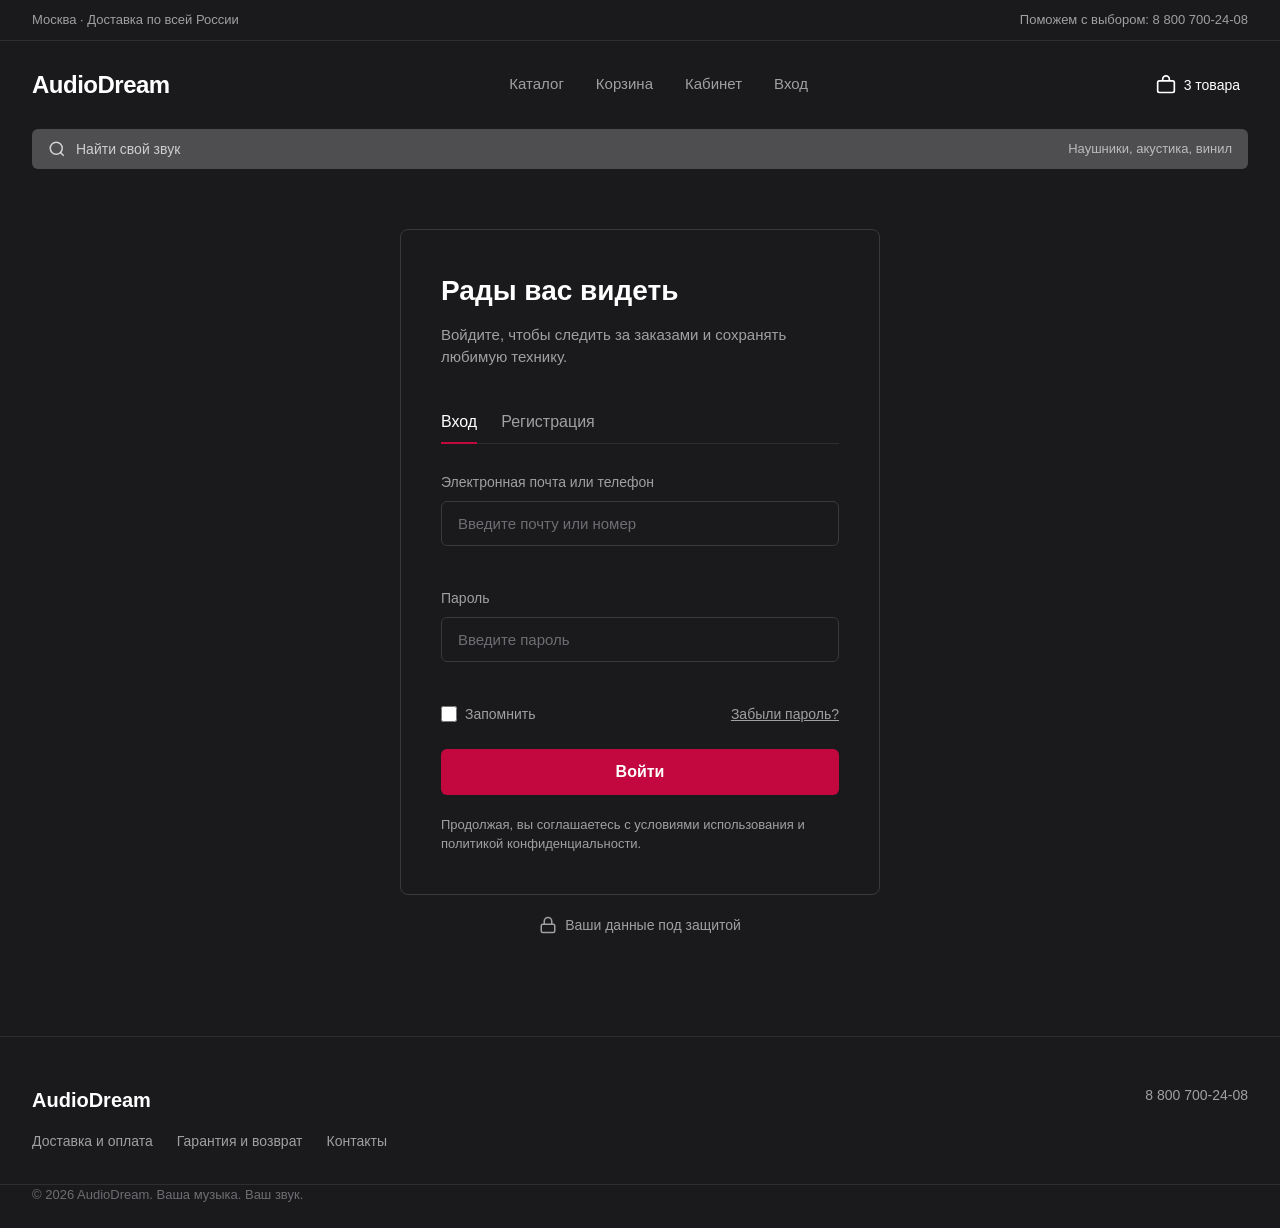
==== commit 89383e5d: "first commit" ====
--- a/admin.html
+++ b/admin.html
@@ -29,9 +29,6 @@
           <svg width="20" height="20" viewBox="0 0 24 24" fill="none" stroke="currentColor" stroke-width="2"><rect x="2" y="7" width="20" height="14" rx="2"/><path d="M16 7V5a4 4 0 0 0-8 0v2"/></svg>
           <span class="header__cart-count">3 товара</span>
         </button>
-        <a class="header__profile" href="profile.html" aria-label="Личный кабинет">
-          <svg width="20" height="20" viewBox="0 0 24 24" fill="none" stroke="currentColor" stroke-width="2"><circle cx="12" cy="8" r="4"/><path d="M4 21v-1a8 8 0 0 1 16 0v1"/></svg>
-        </a>
       </div>
       <button class="header__burger" type="button" aria-label="Открыть меню" aria-expanded="false">
         <span></span><span></span><span></span>
@@ -296,6 +293,8 @@
     </div>
   </footer>
 
+  <div id="toastContainer" class="toast-container"></div>
+  <script src="js/auth.js"></script>
   <script src="js/app.js"></script>
 </body>
 </html>
--- a/css/style.css
+++ b/css/style.css
@@ -393,6 +393,82 @@
 .tracker-step__date { font-size: 12px; color: var(--text-2); }
 
 .tracker-address { display: flex; align-items: center; gap: 10px; margin-top: 24px; padding-top: 20px; border-top: 1px solid var(--border); font-size: 14px; color: var(--text-2); }
+
+/* ===== ОШИБКИ ФОРМ АВТОРИЗАЦИИ ===== */
+.form-error {
+  display: block;
+  min-height: 18px;
+  font-size: 12px;
+  color: #ff4d4f;
+  margin-top: 4px;
+  padding-left: 4px;
+}
+
+.form-input.error {
+  border-color: #ff4d4f;
+}
+
+.form-input.error:focus {
+  border-color: #ff4d4f;
+  box-shadow: 0 0 0 2px rgba(255, 77, 79, 0.15);
+}
+
+/* ===== TOAST-УВЕДОМЛЕНИЯ ===== */
+.toast-container {
+  position: fixed;
+  top: 24px;
+  right: 24px;
+  z-index: 9999;
+  display: flex;
+  flex-direction: column;
+  gap: 12px;
+  pointer-events: none;
+}
+
+.toast {
+  background: var(--bg-2);
+  border: 1px solid var(--border);
+  border-left: 4px solid var(--accent);
+  border-radius: var(--radius-btn);
+  padding: 14px 20px;
+  min-width: 280px;
+  max-width: 380px;
+  font-size: 14px;
+  color: var(--text);
+  box-shadow: 0 8px 24px rgba(0, 0, 0, 0.4);
+  pointer-events: auto;
+  animation: toastIn 0.3s ease;
+  display: flex;
+  align-items: center;
+  gap: 10px;
+}
+
+.toast.toast--success { border-left-color: #52c41a; }
+.toast.toast--error { border-left-color: #ff4d4f; }
+.toast.toast--info { border-left-color: #1890ff; }
+
+.toast__icon { font-size: 18px; flex-shrink: 0; }
+.toast__message { flex: 1; line-height: 1.4; }
+
+.toast.hiding {
+  animation: toastOut 0.3s ease forwards;
+}
+
+@keyframes toastIn {
+  from { transform: translateX(120%); opacity: 0; }
+  to { transform: translateX(0); opacity: 1; }
+}
+
+@keyframes toastOut {
+  from { transform: translateX(0); opacity: 1; }
+  to { transform: translateX(120%); opacity: 0; }
+}
+
+/* ===== УТИЛИТА СКРЫТИЯ ===== */
+.hidden { display: none !important; }
+
+
+
 
 /* ===== TOAST ===== */
 .toast { position: fixed; bottom: 20px; right: 20px; background: var(--accent); color: #fff; padding: 16px 24px; border-radius: 8px; font-size: 14px; font-weight: 600; z-index: 10000; animation: toastIn .3s ease; }
